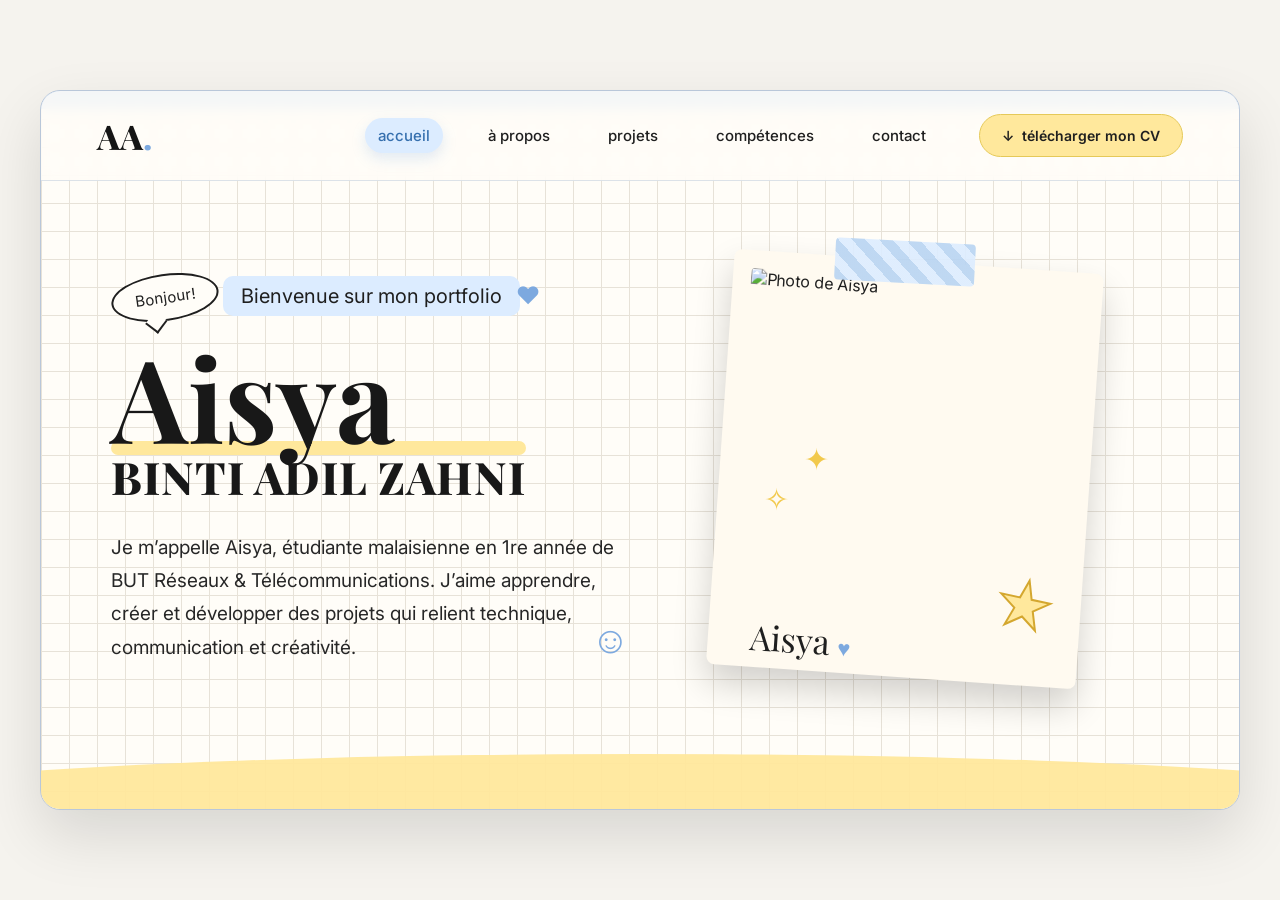
==== index.html @ f008a8a3 "Add files via upload" ====
<!DOCTYPE html>
<html lang="fr">
<head>
  <meta charset="UTF-8" />
  <meta name="viewport" content="width=device-width, initial-scale=1.0" />
  <title>Portfolio - Aisya</title>

  <!-- Google Fonts -->
  <link rel="preconnect" href="https://fonts.googleapis.com">
  <link rel="preconnect" href="https://fonts.gstatic.com" crossorigin>
  <link 
    href="https://fonts.googleapis.com/css2?family=Inter:wght@400;500;600;700&family=Playfair+Display:wght@700;800&display=swap" 
    rel="stylesheet"
  >

  <!-- CSS -->
  <link rel="stylesheet" href="style.css" />
</head>

<body>
    <div class="cursor-glow"></div>
    <main class="page-wrapper">

    <!-- HEADER / MENU -->
    <header class="header">
      <a href="index.html" class="logo">AA<span>.</span></a>

      <nav class="nav" id="navMenu">
        <a href="index.html" class="active">accueil</a>
        <a href="about.html">à propos</a>
        <a href="projects.html">projets</a>
        <a href="#">compétences</a>
        <a href="#">contact</a>
      </nav>

      <a href="#" class="cv-button">
        <span>↓</span>
        télécharger mon CV
      </a>

      <button class="menu-button" id="menuButton">
        ☰
      </button>
    </header>

    <!-- PAGE D'ACCUEIL -->
    <section class="hero">

      <!-- LEFT SIDE TEXT -->
      <div class="hero-text">
        <div class="bubble">Bonjour!</div>

        <p class="small-title">Bienvenue sur mon portfolio</p>

        <h1 class="name-title">
        Aisya
        <span>BINTI ADIL ZAHNI</span>
        </h1>

        <p class="intro">
          Je m’appelle Aisya, étudiante malaisienne en 1re année de 
          BUT Réseaux & Télécommunications. J’aime apprendre, créer et 
          développer des projets qui relient technique, communication et créativité.
        </p>
      </div>

      <!-- RIGHT SIDE PHOTO -->
      <div class="hero-photo">
        <div class="tape"></div>

        <div class="polaroid">
          <img src="images/aisya.jpg" alt="Photo de Aisya" />
          <p>Aisya <span>♥</span></p>
        </div>

        <div class="star">★</div>
      </div>

      <!-- DECORATIONS -->
      <span class="doodle heart">♥</span>
      <span class="doodle smile">☺</span>
      <span class="doodle sparkle one">✦</span>
      <span class="doodle sparkle two">✧</span>

    </section>

    <div class="wave"></div>

  </main>

  <script src="script.js"></script>
</body>
</html>
---- style.css ----
/* RESET */
* {
  margin: 0;
  padding: 0;
  box-sizing: border-box;
}

/* GENERAL */
body {
  min-height: 100vh;
  background: #f5f3ee;
  font-family: "Inter", sans-serif;
  color: #1f1f1f;
  display: flex;
  justify-content: center;
  align-items: center;
  padding: 40px 20px;
}

.cursor-glow {
  position: fixed;
  width: 90px;
  height: 90px;
  border-radius: 50%;
  pointer-events: none;
  z-index: 9999;
  opacity: 0;
  transform: translate(-50%, -50%);
  background: radial-gradient(
    circle,
    rgba(125, 169, 223, 0.22) 0%,
    rgba(180, 215, 255, 0.14) 35%,
    rgba(220, 236, 255, 0.05) 65%,
    transparent 100%
  );
  filter: blur(10px);
  transition: opacity 0.25s ease;
  mix-blend-mode: multiply;
}

/* ============================= */
/* PAGE TRANSITION */
/* ============================= */

body {
  opacity: 0;
  transition: opacity 0.2s ease;
}

body.page-loaded {
  opacity: 1;
}

body.page-exit {
  opacity: 0;
}

/* MAIN CONTAINER */
.page-wrapper {
  width: min(1200px, 100%);
  min-height: 720px;
  position: relative;
  overflow: hidden;
  border: 1.5px solid #b9c7d9;
  border-radius: 20px;
  background-color: #fffdf8;

  /* grid paper effect */
  background-image:
    linear-gradient(#e7e2d8 1px, transparent 1px),
    linear-gradient(90deg, #e7e2d8 1px, transparent 1px);
  background-size: 28px 28px;

  box-shadow: 0 25px 60px rgba(0, 0, 0, 0.12);
}

/* BLUE TOP STRIP */
.page-wrapper::before {
  content: "";
  position: absolute;
  inset: 0 0 auto 0;
  height: 18px;
  background: #c9ddf5;
  z-index: 1;
}

/* HEADER */
.header {
  height: 90px;
  padding: 18px 56px;
  display: flex;
  align-items: center;
  gap: 40px;
  position: relative;
  z-index: 5;
  background: rgba(255, 253, 248, 0.8);
  backdrop-filter: blur(6px);
  border-bottom: 1px solid rgba(185, 199, 217, 0.5);
}

/* LOGO */
.logo {
  font-family: "Playfair Display", serif;
  font-size: 34px;
  font-weight: 800;
  color: #151515;
  text-decoration: none;
  margin-right: auto;
}

.logo span {
  color: #7da9df;
}

/* NAV */
.nav {
  display: flex;
  align-items: center;
  gap: 32px;
}

.nav a {
  text-decoration: none;
  color: #1f1f1f;
  font-size: 15px;
  font-weight: 500;
  transition: 0.25s ease;
  padding: 8px 13px;
  border-radius: 999px;
}

.nav a:hover {
  color: #356fae;
  background: #dcecff;
  box-shadow: 0 8px 18px rgba(125, 169, 223, 0.35);
  transform: translateY(-2px);
}

.nav a.active {
  color: #356fae;
  background: #dcecff;
  box-shadow: 0 6px 14px rgba(125, 169, 223, 0.22);
}


/* CV BUTTON */
.cv-button {
  text-decoration: none;
  color: #1f1f1f;
  background: #ffe89c;
  border: 1px solid #e5c959;
  padding: 12px 22px;
  border-radius: 999px;
  font-size: 14px;
  font-weight: 600;
  display: flex;
  align-items: center;
  gap: 8px;
  transition: 0.2s ease;
  white-space: nowrap;
}

.cv-button:hover {
  transform: translateY(-2px);
  box-shadow: 0 8px 18px rgba(224, 194, 65, 0.3);
}

/* MOBILE MENU BUTTON */
.menu-button {
  display: none;
  border: none;
  background: transparent;
  font-size: 28px;
  cursor: pointer;
}

/* HERO */
.hero {
  min-height: 610px;
  padding: 80px 70px 120px;
  display: grid;
  grid-template-columns: 1fr 1fr;
  align-items: center;
  position: relative;
  z-index: 2;
}

/* HERO TEXT */
.hero-text {
  position: relative;
  max-width: 520px;
}

.bubble {
  display: inline-block;
  border: 2px solid #1f1f1f;
  background: #fffdf8;
  border-radius: 50%;
  padding: 12px 22px;
  font-size: 15px;
  transform: rotate(-8deg);
  margin-bottom: 24px;
  position: relative;
}

.bubble::after {
  content: "";
  position: absolute;
  bottom: -10px;
  left: 32px;
  width: 14px;
  height: 14px;
  background: #fffdf8;
  border-right: 2px solid #1f1f1f;
  border-bottom: 2px solid #1f1f1f;
  transform: rotate(45deg);
}

.small-title {
  display: inline-block;
  background: #dcecff;
  padding: 8px 18px;
  border-radius: 10px;
  font-size: 20px;
  margin-bottom: 14px;
}

.name-title {
  font-family: "Playfair Display", serif;
  font-size: clamp(76px, 9vw, 130px);
  line-height: 0.9;
  color: #181818;
  position: relative;
  margin-bottom: 34px;
  display: flex;
  flex-direction: column;
  width: fit-content;
}

.name-title span {
  font-family: "Playfair Display", serif;
  font-size: clamp(30px, 3.5vw, 52px);
  font-weight: 800;
  letter-spacing: 1px;
  margin-top: 8px;
}

.name-title::after {
  content: "";
  position: absolute;
  left: 0;
  bottom: 42px;
  width: 100%;
  height: 14px;
  background: #ffe89c;
  z-index: -1;
  border-radius: 999px;
}

.intro {
  max-width: 520px;
  font-size: 19px;
  line-height: 1.75;
  color: #272727;
}

/* PHOTO */
.hero-photo {
  position: relative;
  display: flex;
  justify-content: center;
}

.polaroid {
  width: 370px;
  background: #fffaf0;
  padding: 18px 18px 48px;
  border-radius: 8px;
  transform: rotate(4deg);
  box-shadow: 0 18px 35px rgba(0, 0, 0, 0.18);
  position: relative;
  z-index: 2;
}

.polaroid img {
  width: 100%;
  height: 350px;
  object-fit: cover;
  border-radius: 4px;
  display: block;
}

.polaroid p {
  position: absolute;
  bottom: 8px;
  left: 42px;
  font-family: "Playfair Display", serif;
  font-size: 34px;
  color: #1f1f1f;
}

.polaroid p span {
  color: #7da9df;
  font-size: 22px;
}

.tape {
  position: absolute;
  top: -20px;
  width: 140px;
  height: 42px;
  background: repeating-linear-gradient(
    45deg,
    #b8d4f2,
    #b8d4f2 10px,
    #dcecff 10px,
    #dcecff 20px
  );
  z-index: 3;
  transform: rotate(3deg);
  opacity: 0.9;
  border-radius: 4px;
}

/* STAR STICKER */
.star {
  position: absolute;
  right: 115px;
  bottom: 35px;
  font-size: 58px;
  color: #ffe89c;
  -webkit-text-stroke: 2px #d4a72f;
  z-index: 4;
  transform: rotate(12deg);
}

/* DOODLES */
.doodle {
  position: absolute;
  z-index: 3;
  user-select: none;
}

.heart {
  top: 100px;
  left: 475px;
  color: #7da9df;
  font-size: 24px;
}

.smile {
  left: 550px;
  bottom: 135px;
  color: #7da9df;
  font-size: 38px;
}

.sparkle {
  color: #f2c94c;
  font-size: 30px;
}

.sparkle.one {
  top: 260px;
  right: 410px;
}

.sparkle.two {
  top: 300px;
  right: 450px;
}

/* YELLOW WAVE */
.wave {
  position: absolute;
  bottom: 0;
  left: 0;
  width: 100%;
  min-height: 110px;
  background: #ffe89c;
  z-index: 1;
  clip-path: ellipse(70% 50% at 50% 100%);
  opacity: 0.95;
}

/* ============================= */
/* PROJECTS PAGE */
/* ============================= */

.projects-page {
  min-height: 760px;
}

.projects-section {
  position: relative;
  z-index: 2;
  padding: 58px 70px 130px;
}

.projects-heading {
  text-align: center;
  max-width: 780px;
  margin: 0 auto 34px;
}

.section-label {
  display: inline-block;
  font-size: 13px;
  font-weight: 700;
  text-transform: uppercase;
  letter-spacing: 1.5px;
  color: #4d84c4;
  background: #dcecff;
  padding: 7px 14px;
  border-radius: 999px;
  margin-bottom: 14px;
}

.projects-title {
  font-family: "Playfair Display", serif;
  font-size: clamp(56px, 7vw, 96px);
  line-height: 0.95;
  margin-bottom: 18px;
  color: #181818;
}

.projects-title span {
  color: #7da9df;
  font-size: 40px;
  vertical-align: top;
}

.projects-intro {
  font-size: 17px;
  line-height: 1.7;
  color: #333;
  max-width: 720px;
  margin: 0 auto;
}

/* FILTERS */
.project-filters {
  display: flex;
  justify-content: center;
  flex-wrap: wrap;
  gap: 14px;
  margin: 34px 0 34px;
}

.filter-btn {
  border: 1px solid #d7d0c5;
  background: rgba(255, 253, 248, 0.9);
  color: #1f1f1f;
  padding: 11px 20px;
  border-radius: 999px;
  font-family: "Inter", sans-serif;
  font-size: 14px;
  font-weight: 700;
  cursor: pointer;
  transition: 0.2s ease;
}

.filter-btn:hover,
.filter-btn.active {
  background: #dcecff;
  border-color: #9ec4ef;
  color: #356fae;
  transform: translateY(-2px);
}

/* GRID */
.projects-grid {
  display: grid;
  grid-template-columns: repeat(3, 1fr);
  gap: 26px;
}

/* CARD */
.project-card {
  background: rgba(255, 253, 248, 0.95);
  border: 1.5px solid #ded7ca;
  border-radius: 22px;
  overflow: hidden;
  box-shadow: 0 16px 30px rgba(0, 0, 0, 0.08);
  transition: 0.25s ease;
}

.project-card:hover {
  transform: translateY(-6px) rotate(-1deg);
  box-shadow: 0 22px 40px rgba(0, 0, 0, 0.12);
}

/* COLOR BOX PLACEHOLDERS */
.project-color-box {
  height: 190px;
  display: flex;
  align-items: flex-end;
  justify-content: flex-start;
  padding: 18px;
  position: relative;
}

.project-color-box::before {
  content: "";
  position: absolute;
  inset: 18px;
  border: 2px dashed rgba(255, 255, 255, 0.65);
  border-radius: 16px;
}

.project-color-box span {
  position: relative;
  z-index: 2;
  background: rgba(255, 253, 248, 0.85);
  padding: 8px 14px;
  border-radius: 999px;
  font-weight: 800;
  color: #1f1f1f;
}

.box-blue {
  background: linear-gradient(135deg, #dcecff, #7da9df);
}

.box-yellow {
  background: linear-gradient(135deg, #fff3bf, #f2c94c);
}

.box-green {
  background: linear-gradient(135deg, #e6f0d2, #b7cc8b);
}

.project-content {
  padding: 24px;
}

.project-tag {
  display: inline-block;
  background: #fff1a8;
  color: #5f4d00;
  font-size: 12px;
  font-weight: 800;
  padding: 6px 10px;
  border-radius: 999px;
  margin-bottom: 14px;
}

.project-content h2 {
  font-family: "Playfair Display", serif;
  font-size: 27px;
  line-height: 1.15;
  margin-bottom: 12px;
  color: #181818;
}

.project-content p {
  font-size: 14.5px;
  line-height: 1.65;
  color: #333;
}

.project-meta {
  display: flex;
  flex-wrap: wrap;
  gap: 8px;
  margin: 18px 0;
}

.project-meta span {
  font-size: 12px;
  font-weight: 700;
  background: #eef5ff;
  color: #356fae;
  padding: 6px 9px;
  border-radius: 999px;
}

.project-link {
  display: inline-block;
  margin-top: 4px;
  text-decoration: none;
  color: #1f1f1f;
  font-weight: 800;
  border-bottom: 2px solid #ffe89c;
  transition: 0.2s ease;
}

.project-link:hover {
  color: #356fae;
  border-bottom-color: #7da9df;
}

/* PROJECT DOODLES */
.project-doodle {
  position: absolute;
  z-index: 1;
  pointer-events: none;
}

.star-left {
  left: 120px;
  top: 135px;
  color: #f2c94c;
  font-size: 38px;
}

.star-right {
  right: 120px;
  top: 180px;
  color: #7da9df;
  font-size: 42px;
}

.note {
  right: 750px;
  top: 95px;
  background: #fffdf8;
  border: 1.5px solid #1f1f1f;
  border-radius: 50%;
  padding: 13px 18px;
  font-size: 13px;
  transform: rotate(-8deg);
}

/* ============================= */
/* ABOUT PAGE */
/* ============================= */

.about-page {
  min-height: 1200px;
}

.about-hero {
  position: relative;
  z-index: 2;
  padding: 70px 78px 95px;
  display: grid;
  grid-template-columns: 1fr 1fr;
  gap: 56px;
  align-items: center;
}

.about-hero-text {
  max-width: 610px;
}

.about-title {
  font-family: "Playfair Display", serif;
  font-size: clamp(48px, 5.5vw, 82px);
  line-height: 1.02;
  color: #181818;
  margin-bottom: 24px;
}

.about-title span {
  color: #7da9df;
  font-size: 42px;
}

.about-intro {
  font-size: 18px;
  line-height: 1.75;
  color: #2b2b2b;
  max-width: 570px;
  margin-bottom: 26px;
}

.about-cta,
.about-contact-btn {
  display: inline-block;
  text-decoration: none;
  background: #ffe89c;
  color: #1f1f1f;
  border: 1px solid #e5c959;
  padding: 13px 24px;
  border-radius: 999px;
  font-size: 14px;
  font-weight: 800;
  transition: 0.2s ease;
}

.about-cta:hover,
.about-contact-btn:hover {
  transform: translateY(-2px);
  box-shadow: 0 8px 18px rgba(224, 194, 65, 0.3);
}

/* PHOTO ZONE */
.about-photo-zone {
  min-height: 360px;
  position: relative;
}

.about-photo-card {
  background: #fffaf0;
  padding: 16px 16px 44px;
  border-radius: 10px;
  box-shadow: 0 18px 35px rgba(0, 0, 0, 0.15);
  position: absolute;
}

.large-photo {
  width: 430px;
  right: 80px;
  top: -5px;
  transform: rotate(4deg);
}

.small-photo {
  width: 220px;
  right: -5px;
  top: 40px;
  transform: rotate(5deg);
  padding-bottom: 16px;
}

.about-color-block {
  width: 100%;
  border-radius: 8px;
  position: relative;
}

.about-color-block::after,
.hobby-image::after,
.mini-photo::after {
  content: "image";
  position: absolute;
  inset: 0;
  display: grid;
  place-items: center;
  font-weight: 800;
  color: rgba(31, 31, 31, 0.35);
  text-transform: uppercase;
  letter-spacing: 1px;
  font-size: 13px;
}

.large-photo .about-color-block {
  height: 300px;
}

.small-photo .about-color-block {
  height: 165px;
}

.about-photo-card p {
  position: absolute;
  left: 34px;
  bottom: 8px;
  font-family: "Playfair Display", serif;
  font-size: 31px;
  font-weight: 800;
}

.about-photo-card p span {
  color: #7da9df;
  font-size: 20px;
}

.photo-blue {
  background: linear-gradient(135deg, #dcecff, #7da9df);
}

.photo-yellow {
  background: linear-gradient(135deg, #fff3bf, #f2c94c);
}

.photo-green {
  background: linear-gradient(135deg, #e6f0d2, #b7cc8b);
}

.about-tape-main {
  right: 200px;
  top: -20px;
}

.sticky-note {
  position: absolute;
  right: 20px;
  bottom: -20px;
  background: #fff7d3;
  border: 1.5px solid #e5c959;
  padding: 22px 24px;
  width: 150px;
  border-radius: 8px;
  transform: rotate(-5deg);
  font-family: "Playfair Display", serif;
  font-size: 19px;
  line-height: 1.35;
  box-shadow: 0 10px 22px rgba(0, 0, 0, 0.1);
  }

.sticky-note span {
  color: #f2c94c;
}

/* LINKEDIN CARD - OPTION B */
.linkedin-card-section {
  position: relative;
  z-index: 2;
  width: calc(100% - 140px);
  margin: -35px auto 36px;
}

.linkedin-card {
  background: rgba(255, 253, 248, 0.96);
  border: 1.5px solid #ded7ca;
  border-radius: 22px;
  padding: 28px 34px;
  box-shadow: 0 14px 28px rgba(0, 0, 0, 0.07);

  display: grid;
  grid-template-columns: 90px 1fr auto;
  gap: 28px;
  align-items: center;
}

.linkedin-logo-box {
  width: 78px;
  height: 78px;
  border-radius: 18px;
  background: #7da9df;
  display: grid;
  place-items: center;
  box-shadow: 0 12px 24px rgba(125, 169, 223, 0.35);
}

.linkedin-logo-box span {
  color: #fff;
  font-family: "Inter", sans-serif;
  font-size: 42px;
  font-weight: 800;
  line-height: 1;
}

.linkedin-text h2 {
  font-family: "Playfair Display", serif;
  font-size: 32px;
  color: #181818;
  margin-bottom: 8px;
}

.linkedin-text h2 span {
  color: #f2c94c;
  font-size: 24px;
}

.linkedin-text p {
  font-size: 16px;
  line-height: 1.6;
  color: #333;
  max-width: 600px;
}

.linkedin-button {
  text-decoration: none;
  background: #7da9df;
  color: #fff;
  border: 1px solid #5f91cc;
  padding: 14px 26px;
  border-radius: 12px;
  font-size: 15px;
  font-weight: 800;
  white-space: nowrap;
  transition: 0.25s ease;
}

.linkedin-button:hover {
  transform: translateY(-3px);
  box-shadow: 0 10px 22px rgba(125, 169, 223, 0.35);
  background: #6b9cd6;
}

/* ABOUT BLOCKS */
.about-block {
  position: relative;
  z-index: 2;
  width: calc(100% - 140px);
  margin: 0 auto 28px;
  background: rgba(255, 253, 248, 0.92);
  border: 1.5px solid #ded7ca;
  border-radius: 22px;
  box-shadow: 0 12px 26px rgba(0, 0, 0, 0.06);
}

/* STORY */
.story-block {
  display: grid;
  grid-template-columns: 280px 1fr;
  gap: 42px;
  align-items: center;
  padding: 26px 34px;
}

.story-image {
  position: relative;
}

.story-image .about-color-block {
  height: 160px;
  transform: rotate(-3deg);
  border: 10px solid #fffaf0;
  box-shadow: 0 12px 22px rgba(0, 0, 0, 0.12);
}

.story-tape {
  top: -14px;
  left: 70px;
  z-index: 3;
}

.story-text h2,
.block-heading h2,
.outside-text h2 {
  font-family: "Playfair Display", serif;
  font-size: 34px;
  margin-bottom: 14px;
}

.story-text h2 span,
.block-heading h2 span,
.outside-text h2 span {
  color: #7da9df;
}

.story-text p,
.outside-text p {
  font-size: 16px;
  line-height: 1.7;
  color: #333;
  max-width: 760px;
}

.inline-link {
  display: inline-block;
  margin-top: 14px;
  color: #356fae;
  font-weight: 800;
  text-decoration: none;
  border-bottom: 2px solid #dcecff;
}

/* HOBBIES */
.hobbies-block {
  padding: 28px 34px 34px;
}

.block-heading {
  margin-bottom: 22px;
}

.block-heading p {
  font-size: 15.5px;
  color: #444;
}

.hobby-gallery {
  display: grid;
  grid-template-columns: repeat(5, 1fr);
  gap: 18px;
}

.hobby-card {
  background: #fffdf8;
  border: 1.5px solid #ded7ca;
  border-radius: 16px;
  padding: 12px;
  transition: 0.2s ease;
}

.hobby-card:hover {
  transform: translateY(-4px) rotate(-1deg);
}

.hobby-image {
  height: 110px;
  border-radius: 12px;
  margin-bottom: 12px;
  position: relative;
}

.hobby-one {
  background: linear-gradient(135deg, #fff3bf, #f2c94c);
}

.hobby-two {
  background: linear-gradient(135deg, #dcecff, #7da9df);
}

.hobby-three {
  background: linear-gradient(135deg, #e6f0d2, #b7cc8b);
}

.hobby-four {
  background: linear-gradient(135deg, #dcecff, #ffe89c);
}

.hobby-five {
  background: linear-gradient(135deg, #f6d4df, #dcecff);
}

.hobby-card h3 {
  font-family: "Playfair Display", serif;
  font-size: 22px;
  margin-bottom: 7px;
}

.hobby-card p {
  font-size: 13.5px;
  line-height: 1.55;
  color: #333;
}

/* OUTSIDE IUT */
.outside-block {
  display: grid;
  grid-template-columns: 1fr 480px 140px;
  gap: 24px;
  align-items: center;
  padding: 30px 34px;
}

.outside-gallery {
  display: flex;
  gap: 18px;
  align-items: center;
  justify-content: center;
}

.mini-photo {
  height: 135px;
  width: 135px;
  border-radius: 14px;
  border: 9px solid #fffaf0;
  box-shadow: 0 12px 26px rgba(0, 0, 0, 0.13);
  position: relative;
}

.mini-photo:nth-child(1) {
  transform: rotate(-4deg);
}

.mini-photo:nth-child(2) {
  transform: rotate(3deg);
}

.mini-photo:nth-child(3) {
  transform: rotate(-2deg);
}

.paper-note {
  background: #fff7d3;
  border: 1.5px solid #e5c959;
  border-radius: 8px;
  padding: 16px 18px;
  transform: rotate(4deg);
  font-family: "Playfair Display", serif;
  font-size: 18px;
  line-height: 1.2;
  width: 135px;
}

.paper-note span {
  color: #7da9df;
}

/* FINAL CTA */
.about-final-cta {
  position: relative;
  z-index: 2;
  width: calc(100% - 140px);
  margin: 30px auto 60px;
  background: #7da9df;
  color: #fff;
  border-radius: 20px;
  padding: 30px 56px;
  display: flex;
  justify-content: space-between;
  align-items: center;
}

.about-final-cta div {
  display: flex;
  align-items: center;
  gap: 24px;
}

.about-final-cta span {
  font-size: 38px;
}

.about-final-cta p {
  font-family: "Playfair Display", serif;
  font-size: 28px;
  line-height: 1.25;
  font-weight: 800;
  letter-spacing: 0.2px;
}

.cta-star {
  font-size: 52px;
  color: #ffe89c;
  -webkit-text-stroke: 1.5px #fffdf8;
  transform: rotate(12deg);
  display: inline-block;
}

.about-contact-btn {
  background: #ffe89c;
  color: #1f1f1f;
}

.about-wave {
  opacity: 0.8;
}

/* ABOUT DOODLES */
.about-doodle {
  position: absolute;
  z-index: 3;
  pointer-events: none;
}

.about-star-one {
  left: 120px;
  top: 290px;
  color: #f2c94c;
  font-size: 35px;
}

.about-smile {
  left: 480px;
  bottom: 110px;
  color: #7da9df;
  font-size: 42px;
}

/* RESPONSIVE */
@media (max-width: 900px) {
  body {
    padding: 0;
    align-items: flex-start;
  }

  .page-wrapper {
    width: 100%;
    min-height: 100vh;
    border-radius: 0;
    border: none;
  }

  .header {
    height: auto;
    padding: 28px 28px 18px;
    flex-wrap: wrap;
  }

  .logo {
    font-size: 32px;
  }

  .menu-button {
    display: block;
  }

  .nav {
    display: none;
    width: 100%;
    flex-direction: column;
    align-items: flex-start;
    gap: 16px;
    padding-top: 20px;
  }

  .nav.open {
    display: flex;
  }

  .cv-button {
    order: 3;
    margin-left: 0;
    margin-top: 10px;
    width: 100%;
    justify-content: center;
  }

  .hero {
    grid-template-columns: 1fr;
    padding: 50px 30px 120px;
    gap: 50px;
  }

  .hero-text {
    max-width: 100%;
  }

  .small-title {
    font-size: 18px;
  }

  h1 {
    font-size: clamp(64px, 20vw, 96px);
  }

  .intro {
    font-size: 16px;
    line-height: 1.7;
  }

  .hero-photo {
    justify-content: flex-start;
  }

  .polaroid {
    width: min(330px, 100%);
  }

  .polaroid img {
    height: 300px;
  }

  .star {
    right: 10px;
    bottom: 20px;
  }

  .heart {
  top: 215px;
  left: 120px;
}

.smile {
  left: auto;
  right: 35px;
  bottom: 60px;
}

  .sparkle.one {
    top: 540px;
    right: 50px;
  }

  .sparkle.two {
    display: none;
  }

  .wave {
    min-height: 90px;
  }

  .name-title {
  font-size: clamp(62px, 18vw, 92px);
}

.name-title::after {
  bottom: 34px;
  height: 10px;
}

.name-title span {
  font-family: "Playfair Display", serif;
  font-size: clamp(24px, 7vw, 38px);
  letter-spacing: 0.5px;
}

  .projects-section {
    padding: 44px 24px 120px;
  }

  .projects-heading {
    text-align: left;
    margin-bottom: 26px;
  }

  .projects-title {
    font-size: clamp(52px, 15vw, 76px);
  }

  .projects-intro {
    font-size: 15px;
    margin: 0;
  }

  .project-filters {
    justify-content: flex-start;
    gap: 10px;
    overflow-x: auto;
    flex-wrap: nowrap;
    padding-bottom: 8px;
  }

  .filter-btn {
    white-space: nowrap;
    font-size: 13px;
    padding: 10px 16px;
  }

  .projects-grid {
    grid-template-columns: 1fr;
    gap: 20px;
  }

  .project-color-box {
    height: 150px;
  }

  .project-content h2 {
    font-size: 24px;
  }

  .star-left,
  .star-right,
  .note {
    display: none;
  }

    /* ABOUT PAGE MOBILE */

  .about-page {
    min-height: auto;
  }

  .about-hero {
    grid-template-columns: 1fr;
    padding: 44px 26px 70px;
    gap: 34px;
  }

  .about-title {
    font-size: clamp(42px, 12vw, 62px);
  }

  .about-intro {
    font-size: 15.5px;
    line-height: 1.7;
  }

  .about-photo-zone {
    min-height: 310px;
  }

  .large-photo {
    width: 260px;
    left: 0;
    right: auto;
  }

  .large-photo .about-color-block {
    height: 190px;
  }

  .small-photo {
    width: 145px;
    right: 0;
    top: 35px;
  }

  .small-photo .about-color-block {
    height: 105px;
  }

  .sticky-note {
    right: 5px;
    bottom: 8px;
    width: 125px;
    font-size: 16px;
    padding: 16px;
  }

  .about-block,
  .about-final-cta {
    width: calc(100% - 40px);
  }

  .story-block {
    grid-template-columns: 1fr;
    gap: 22px;
    padding: 24px;
  }

  .story-image .about-color-block {
    height: 150px;
  }

  .hobbies-block {
    padding: 24px;
  }

  .hobby-gallery {
    grid-template-columns: 1fr;
  }

  .hobby-card {
    display: grid;
    grid-template-columns: 110px 1fr;
    gap: 14px;
    align-items: center;
  }

  .hobby-image {
    height: 90px;
    margin-bottom: 0;
  }

  .outside-block {
    grid-template-columns: 1fr;
    padding: 24px;
  }

  .outside-gallery {
    overflow-x: auto;
    padding-bottom: 8px;
  }

  .paper-note {
    width: 160px;
  }

  .about-final-cta {
    flex-direction: column;
    align-items: flex-start;
    gap: 20px;
    padding: 26px;
    margin-bottom: 48px;
  }

  .about-final-cta div {
    align-items: flex-start;
  }

  .about-final-cta p {
  font-size: 22px;
  line-height: 1.25;
}

.cta-star {
  font-size: 42px;
}

  .about-star-one,
  .about-smile {
    display: none;
  }

    .linkedin-card-section {
    width: calc(100% - 40px);
    margin: -25px auto 28px;
  }

  .linkedin-card {
    grid-template-columns: 1fr;
    gap: 18px;
    padding: 24px;
  }

  .linkedin-logo-box {
    width: 66px;
    height: 66px;
    border-radius: 16px;
  }

  .linkedin-logo-box span {
    font-size: 34px;
  }

  .linkedin-text h2 {
    font-size: 25px;
  }

  .linkedin-text p {
    font-size: 14.5px;
  }

  .linkedin-button {
    width: 100%;
    text-align: center;
  }

}
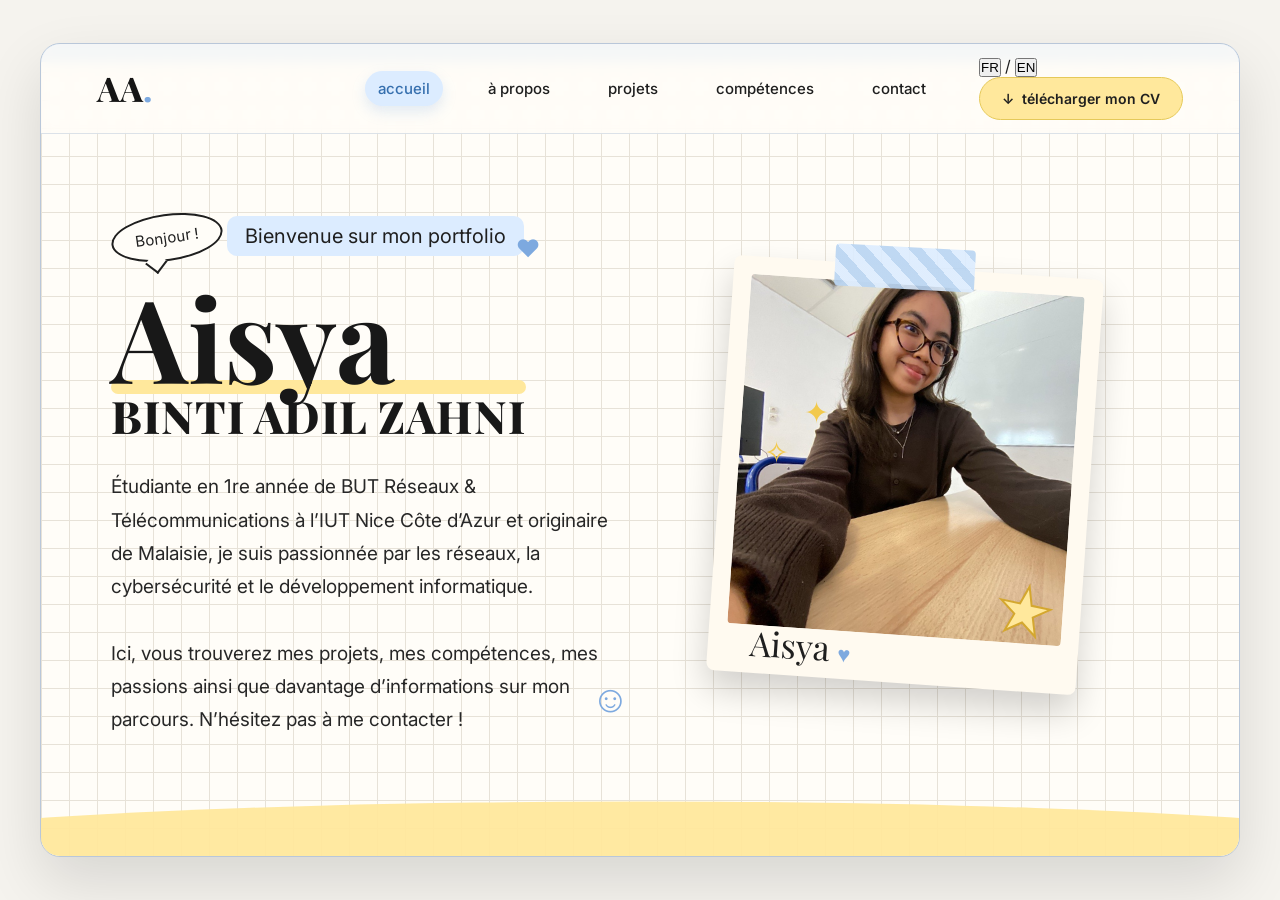
==== commit ed5c8b71: "Update index.html" ====
--- a/index.html
+++ b/index.html
@@ -18,25 +18,34 @@
 </head>
 
 <body>
-    <div class="cursor-glow"></div>
-    <main class="page-wrapper">
+  <div class="cursor-glow"></div>
+
+  <main class="page-wrapper">
 
     <!-- HEADER / MENU -->
     <header class="header">
       <a href="index.html" class="logo">AA<span>.</span></a>
 
       <nav class="nav" id="navMenu">
-        <a href="index.html" class="active">accueil</a>
-        <a href="about.html">à propos</a>
-        <a href="projects.html">projets</a>
-        <a href="#">compétences</a>
-        <a href="#">contact</a>
+        <a href="index.html" class="active" data-i18n="nav_home">accueil</a>
+        <a href="about.html" data-i18n="nav_about">à propos</a>
+        <a href="projects.html" data-i18n="nav_projects">projets</a>
+        <a href="competences.html" data-i18n="nav_skills">compétences</a>
+        <a href="contact.html" data-i18n="nav_contact">contact</a>
       </nav>
 
-      <a href="#" class="cv-button">
-        <span>↓</span>
-        télécharger mon CV
-      </a>
+      <div class="header-actions">
+        <div class="language-switch">
+          <button class="lang-btn active" data-lang="fr">FR</button>
+          <span>/</span>
+          <button class="lang-btn" data-lang="en">EN</button>
+        </div>
+
+        <a href="cv-aisya.pdf" class="cv-button" download data-i18n="download_cv">
+          <span>↓</span>
+          télécharger mon CV
+        </a>
+      </div>
 
       <button class="menu-button" id="menuButton">
         ☰
@@ -48,19 +57,22 @@
 
       <!-- LEFT SIDE TEXT -->
       <div class="hero-text">
-        <div class="bubble">Bonjour!</div>
+        <div class="bubble" data-i18n="home_bubble">Bonjour !</div>
 
-        <p class="small-title">Bienvenue sur mon portfolio</p>
+        <p class="small-title" data-i18n="home_small_title">Bienvenue sur mon portfolio</p>
 
         <h1 class="name-title">
-        Aisya
-        <span>BINTI ADIL ZAHNI</span>
+          Aisya
+          <span>BINTI ADIL ZAHNI</span>
         </h1>
 
-        <p class="intro">
-          Je m’appelle Aisya, étudiante malaisienne en 1re année de 
-          BUT Réseaux & Télécommunications. J’aime apprendre, créer et 
-          développer des projets qui relient technique, communication et créativité.
+        <p class="intro" data-i18n="home_intro">
+          Étudiante en 1re année de BUT Réseaux & Télécommunications à l’IUT Nice Côte d’Azur 
+          et originaire de Malaisie, je suis passionnée par les réseaux, la cybersécurité 
+          et le développement informatique.
+          <br><br>
+          Ici, vous trouverez mes projets, mes compétences, mes passions ainsi que davantage 
+          d’informations sur mon parcours. N’hésitez pas à me contacter !
         </p>
       </div>
 
@@ -90,4 +102,4 @@
 
   <script src="script.js"></script>
 </body>
-</html>+</html>
